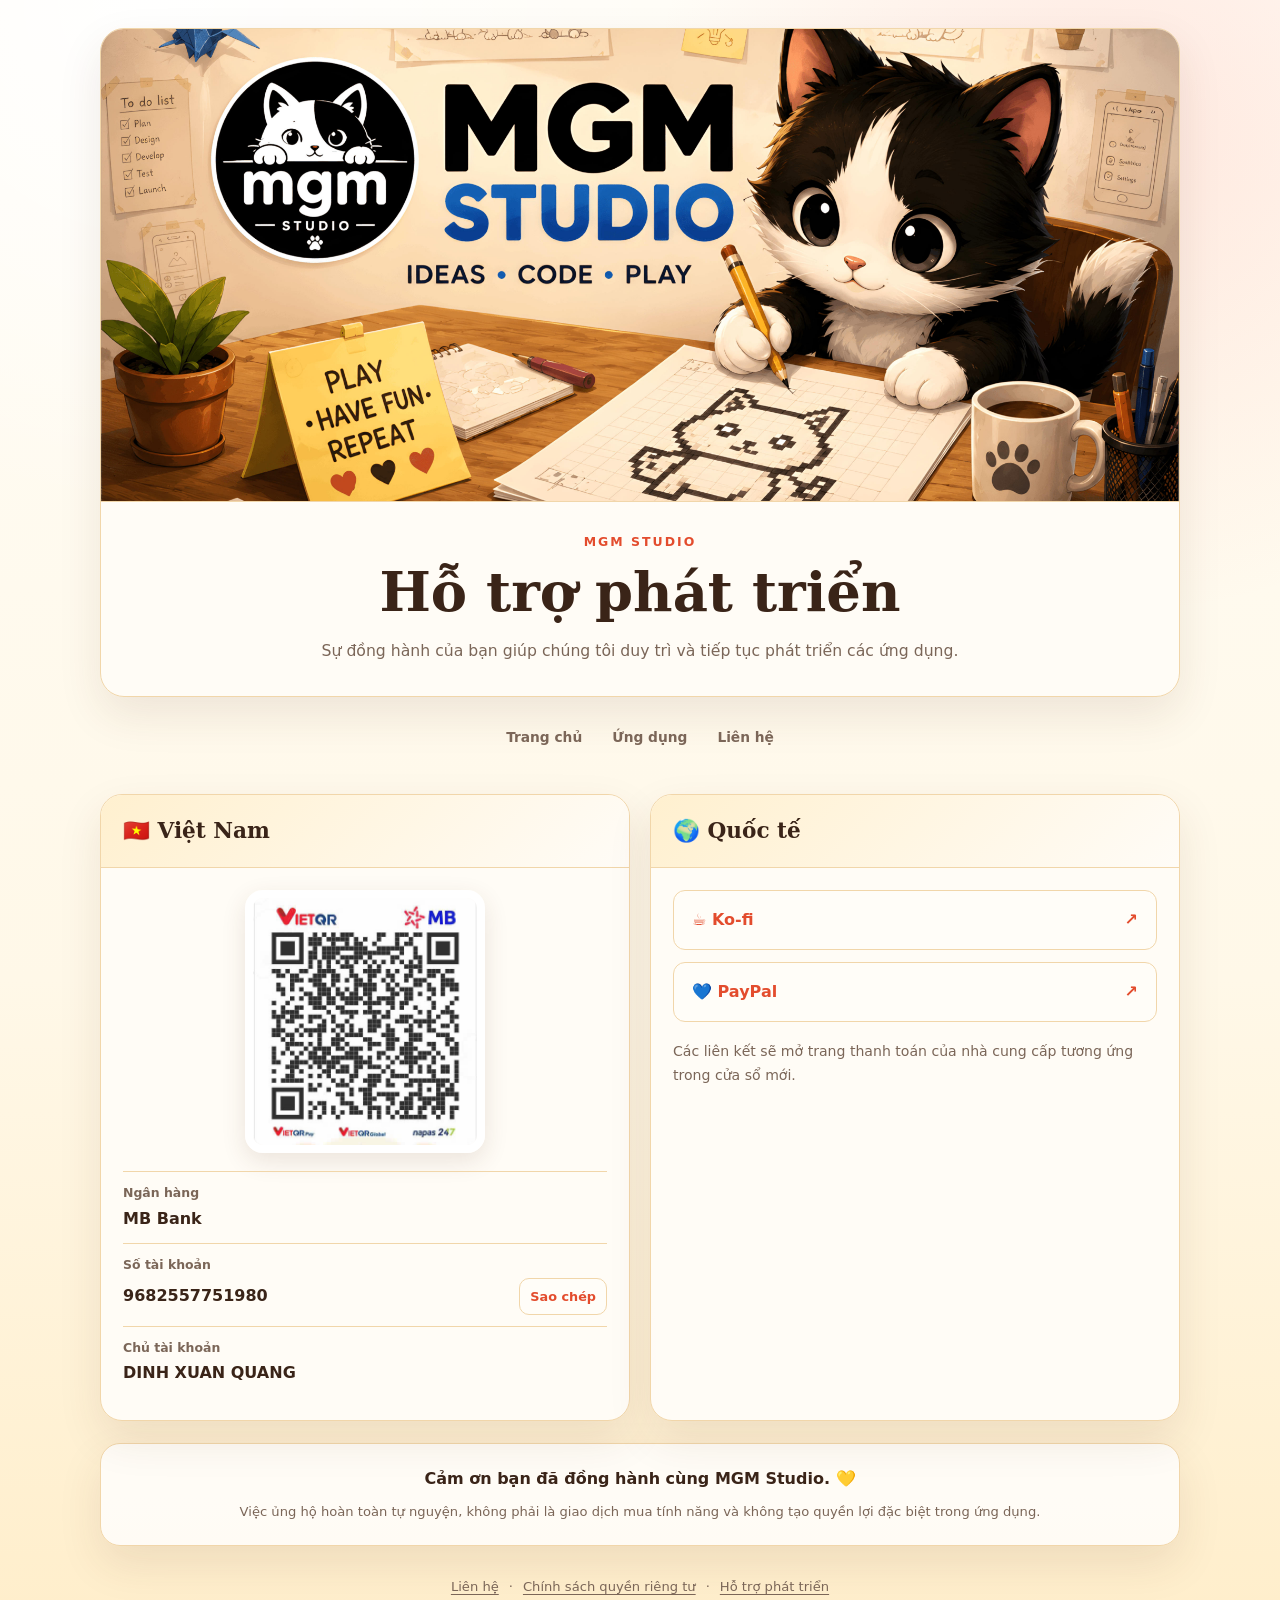
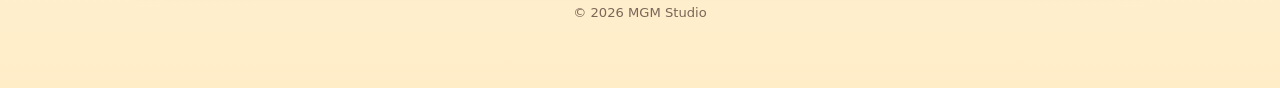
==== donate/index.html @ abb7d371 "Add bilingual privacy policy for VoiceDo application" ====
<!doctype html>
<html lang="vi">
  <head>
    <meta charset="utf-8" />
    <meta name="viewport" content="width=device-width, initial-scale=1" />
    <meta name="description" content="Ủng hộ MGM Studio duy trì và tiếp tục phát triển các ứng dụng." />
    <meta name="color-scheme" content="light" />
    <meta name="theme-color" content="#fff8e8" />
    <title>MGM Studio | Hỗ trợ phát triển</title>
    <link rel="stylesheet" href="../assets/site.css" />
  </head>
  <body>
    <main class="page-shell">
      <header class="hero">
        <figure class="cover">
          <img src="../assets/policy-cover.jpg" alt="MGM Studio — Ideas, Code, Play" width="2048" height="1152" fetchpriority="high" decoding="async" />
        </figure>
        <div class="hero-content">
          <p class="eyebrow">MGM Studio</p>
          <h1>Hỗ trợ phát triển</h1>
          <p class="subtitle">Sự đồng hành của bạn giúp chúng tôi duy trì và tiếp tục phát triển các ứng dụng.</p>
        </div>
      </header>

      <nav class="site-nav" aria-label="Điều hướng chính">
        <ul class="nav-list">
          <li><a href="../">Trang chủ</a></li>
          <li><a href="../#applications">Ứng dụng</a></li>
          <li><a href="mailto:support.mgm.studio@gmail.com">Liên hệ</a></li>
        </ul>
      </nav>

      <div class="donation-grid">
        <section class="donation-card" aria-labelledby="vietnam-title">
          <div class="card-heading"><h2 id="vietnam-title">🇻🇳 Việt Nam</h2></div>
          <div class="card-body">
            <img class="qr" src="../assets/donation_qr.webp" alt="Mã VietQR chuyển khoản MB Bank" width="512" height="512" />
            <dl class="bank-details">
              <div><dt>Ngân hàng</dt><dd>MB Bank</dd></div>
              <div>
                <dt>Số tài khoản</dt>
                <dd class="account-row">
                  <span id="account-number">9682557751980</span>
                  <button class="copy-button" id="copy-account" type="button">Sao chép</button>
                </dd>
              </div>
              <div><dt>Chủ tài khoản</dt><dd>DINH XUAN QUANG</dd></div>
            </dl>
          </div>
        </section>

        <section class="donation-card" aria-labelledby="international-title">
          <div class="card-heading"><h2 id="international-title">🌍 Quốc tế</h2></div>
          <div class="card-body">
            <div class="donation-options">
              <a class="donation-option" href="https://ko-fi.com/mgm_studio" target="_blank" rel="noopener noreferrer"><span>☕ Ko-fi</span></a>
              <a class="donation-option" href="https://paypal.me/MGMStudio217" target="_blank" rel="noopener noreferrer"><span>💙 PayPal</span></a>
            </div>
            <p class="international-note">Các liên kết sẽ mở trang thanh toán của nhà cung cấp tương ứng trong cửa sổ mới.</p>
          </div>
        </section>
      </div>

      <section class="thank-you" aria-label="Lời cảm ơn">
        <p><strong>Cảm ơn bạn đã đồng hành cùng MGM Studio. 💛</strong></p>
        <p class="disclaimer">Việc ủng hộ hoàn toàn tự nguyện, không phải là giao dịch mua tính năng và không tạo quyền lợi đặc biệt trong ứng dụng.</p>
      </section>

      <footer>
        <nav class="footer-links" aria-label="Liên kết hỗ trợ">
          <a href="mailto:support.mgm.studio@gmail.com">Liên hệ</a><span aria-hidden="true">·</span>
          <a href="../privacy/">Chính sách quyền riêng tư</a><span aria-hidden="true">·</span>
          <a href="./">Hỗ trợ phát triển</a>
        </nav>
        <p class="copyright">© 2026 MGM Studio</p>
      </footer>
    </main>

    <script>
      const copyButton = document.querySelector("#copy-account");
      const accountNumber = document.querySelector("#account-number").textContent;
      copyButton.addEventListener("click", async () => {
        try {
          await navigator.clipboard.writeText(accountNumber);
          copyButton.textContent = "Đã sao chép";
        } catch {
          window.prompt("Sao chép số tài khoản:", accountNumber);
        }
      });
    </script>
  </body>
</html>
---- assets/site.css ----
:root {
  color-scheme: light;
  --background: #fff8e8;
  --surface: rgba(255, 252, 247, 0.97);
  --surface-soft: #fff0cf;
  --accent: #e34c2d;
  --accent-dark: #c83e24;
  --accent-soft: #ff806b;
  --text: #3a2418;
  --muted: #7b6658;
  --border: #f1d6aa;
  --shadow: rgba(88, 53, 30, 0.1);
}

* {
  box-sizing: border-box;
}

html {
  scroll-behavior: smooth;
}

body {
  margin: 0;
  min-height: 100vh;
  background:
    radial-gradient(circle at 12% 0%, rgba(255, 255, 255, 0.92), transparent 32rem),
    radial-gradient(circle at 88% 8%, rgba(255, 128, 107, 0.16), transparent 30rem),
    linear-gradient(180deg, #fffdf7 0%, var(--background) 58%, #ffedc8 100%);
  color: var(--text);
  font-family: "Segoe UI", "Noto Sans", "DejaVu Sans", Arial, sans-serif;
  line-height: 1.65;
}

a {
  color: inherit;
}

a:focus-visible,
button:focus-visible {
  outline: 3px solid var(--accent);
  outline-offset: 4px;
}

img {
  max-width: 100%;
}

.page-shell {
  width: min(1080px, calc(100% - 32px));
  margin: 0 auto;
  padding: 28px 0 64px;
}

.hero,
.app-card,
.content-card,
.product-summary,
.donation-card,
.thank-you {
  border: 1px solid var(--border);
  background: var(--surface);
  box-shadow: 0 18px 44px var(--shadow);
}

.hero {
  overflow: hidden;
  border-radius: 24px;
  text-align: center;
}

.cover {
  overflow: hidden;
  margin: 0;
  border-bottom: 1px solid var(--border);
  background: var(--surface-soft);
}

.cover img {
  display: block;
  width: 100%;
  height: auto;
  aspect-ratio: 16 / 7;
  object-fit: cover;
}

.hero-content {
  padding: 30px 24px 32px;
}

.eyebrow {
  margin: 0 0 8px;
  color: var(--accent);
  font-size: 0.78rem;
  font-weight: 800;
  letter-spacing: 0.16em;
  text-transform: uppercase;
}

h1,
h2,
h3 {
  margin: 0;
  color: var(--text);
  font-family: "Noto Serif", "DejaVu Serif", "Times New Roman", serif;
}

h1 {
  font-size: clamp(2rem, 5vw, 3.4rem);
  line-height: 1.18;
}

.subtitle {
  max-width: 720px;
  margin: 14px auto 0;
  color: var(--muted);
  font-size: 0.98rem;
}

.site-nav {
  margin: 14px 0 30px;
}

.nav-list {
  display: flex;
  flex-wrap: wrap;
  align-items: center;
  justify-content: center;
  gap: 4px;
  margin: 0;
  padding: 7px;
  list-style: none;
}

.site-nav a {
  display: block;
  padding: 8px 13px;
  border-radius: 10px;
  color: var(--muted);
  font-size: 0.86rem;
  font-weight: 800;
  text-decoration: none;
}

.site-nav a:hover {
  color: var(--accent);
  background: var(--surface-soft);
}

.site-nav a[aria-current="page"] {
  background: var(--accent);
  color: #fff;
}

.section-heading {
  margin: 0 0 18px;
}

.section-heading h2 {
  font-size: clamp(1.45rem, 3vw, 1.9rem);
}

.section-heading p {
  margin: 5px 0 0;
  color: var(--muted);
}

.app-grid {
  display: grid;
  grid-template-columns: repeat(3, minmax(0, 1fr));
  gap: 20px;
}

.app-card {
  display: flex;
  min-height: 370px;
  overflow: hidden;
  flex-direction: column;
  border-radius: 22px;
  transition:
    transform 160ms ease,
    border-color 160ms ease,
    box-shadow 160ms ease;
}

.app-card:hover {
  transform: translateY(-3px);
  border-color: var(--accent-soft);
  box-shadow: 0 22px 52px rgba(88, 53, 30, 0.14);
}

.app-card__top {
  display: flex;
  align-items: center;
  gap: 14px;
  padding: 22px;
  border-bottom: 1px solid var(--border);
  background: linear-gradient(135deg, var(--surface-soft), rgba(255, 252, 247, 0.72));
}

.app-icon {
  display: block;
  width: 68px;
  height: 68px;
  flex: 0 0 auto;
  border: 1px solid rgba(88, 53, 30, 0.08);
  border-radius: 18px;
  background: #fff;
  object-fit: cover;
  box-shadow: 0 8px 20px rgba(88, 53, 30, 0.12);
}

.app-name {
  margin: 0;
  font-size: 1.2rem;
  font-weight: 850;
  line-height: 1.25;
}

.app-store-name {
  margin: 4px 0 0;
  color: var(--muted);
  font-size: 0.8rem;
  font-weight: 650;
}

.app-card__body {
  display: flex;
  flex: 1;
  flex-direction: column;
  padding: 20px 22px 22px;
}

.app-platforms {
  display: flex;
  flex-wrap: wrap;
  gap: 7px;
  margin: 0 0 14px;
}

.app-platform {
  padding: 4px 9px;
  border: 1px solid var(--border);
  border-radius: 999px;
  background: var(--surface-soft);
  color: var(--muted);
  font-size: 0.72rem;
  font-weight: 750;
}

.app-description {
  margin: 0;
  color: var(--muted);
  font-size: 0.92rem;
}

.app-actions,
.product-actions {
  display: flex;
  flex-wrap: wrap;
  align-items: center;
  gap: 10px;
  margin-top: auto;
  padding-top: 24px;
}

.button {
  display: inline-flex;
  min-height: 42px;
  align-items: center;
  justify-content: center;
  padding: 9px 15px;
  border: 1px solid var(--accent);
  border-radius: 12px;
  background: var(--accent);
  color: #fff;
  font-size: 0.85rem;
  font-weight: 850;
  text-decoration: none;
  box-shadow: 0 8px 18px rgba(227, 76, 45, 0.18);
}

.button:hover {
  border-color: var(--accent-dark);
  background: var(--accent-dark);
}

.button--secondary {
  border-color: var(--border);
  background: #fffdf8;
  color: var(--accent);
  box-shadow: none;
}

.button--secondary:hover {
  border-color: var(--accent-soft);
  background: var(--surface-soft);
}

.product-summary {
  display: grid;
  grid-template-columns: auto minmax(0, 1fr);
  gap: 24px;
  align-items: center;
  margin-bottom: 22px;
  padding: 26px;
  border-radius: 22px;
}

.product-icon {
  width: 132px;
  height: 132px;
  border-radius: 28px;
  object-fit: cover;
  box-shadow: 0 16px 32px rgba(88, 53, 30, 0.16);
}

.product-summary h2 {
  font-size: clamp(1.6rem, 3vw, 2.2rem);
}

.product-summary p {
  margin: 8px 0 0;
  color: var(--muted);
}

.stats {
  display: grid;
  grid-template-columns: repeat(4, minmax(0, 1fr));
  gap: 1px;
  overflow: hidden;
  margin: 0 0 22px;
  border: 1px solid var(--border);
  border-radius: 18px;
  background: var(--border);
}

.stat {
  padding: 16px;
  background: var(--surface);
  text-align: center;
}

.stat strong,
.stat span {
  display: block;
}

.stat strong {
  font-size: 0.95rem;
}

.stat span {
  margin-top: 2px;
  color: var(--muted);
  font-size: 0.75rem;
}

.content-card {
  margin-top: 22px;
  padding: 26px;
  border-radius: 22px;
}

.content-card h2 {
  font-size: 1.55rem;
}

.content-card > p {
  margin: 10px 0 0;
  color: var(--muted);
}

.feature-grid {
  display: grid;
  grid-template-columns: repeat(2, minmax(0, 1fr));
  gap: 12px 24px;
  margin: 18px 0 0;
  padding: 0;
  list-style: none;
}

.feature-grid li {
  position: relative;
  padding-left: 26px;
  color: var(--muted);
}

.feature-grid li::before {
  position: absolute;
  top: 0;
  left: 0;
  color: var(--accent);
  content: "✓";
  font-weight: 900;
}

.gallery {
  display: grid;
  grid-template-columns: repeat(3, minmax(0, 1fr));
  gap: 16px;
  margin-top: 18px;
}

.gallery img {
  display: block;
  width: 100%;
  height: auto;
  border: 1px solid var(--border);
  border-radius: 18px;
  background: var(--surface-soft);
  box-shadow: 0 10px 26px rgba(88, 53, 30, 0.1);
}

.source-note {
  margin-top: 14px !important;
  font-size: 0.78rem;
}

.donation-grid {
  display: grid;
  grid-template-columns: repeat(2, minmax(0, 1fr));
  gap: 20px;
}

.donation-card {
  overflow: hidden;
  border-radius: 22px;
}

.card-heading {
  padding: 18px 22px;
  border-bottom: 1px solid var(--border);
  background: linear-gradient(135deg, var(--surface-soft), rgba(255, 252, 247, 0.72));
}

.card-heading h2 {
  font-size: 1.35rem;
}

.card-body {
  padding: 22px;
}

.qr {
  display: block;
  width: min(100%, 240px);
  height: auto;
  margin: 0 auto 18px;
  border: 8px solid #fff;
  border-radius: 18px;
  box-shadow: 0 8px 24px rgba(88, 53, 30, 0.12);
}

.bank-details {
  margin: 0;
}

.bank-details div {
  padding: 11px 0;
  border-top: 1px solid var(--border);
}

.bank-details dt {
  color: var(--muted);
  font-size: 0.78rem;
  font-weight: 700;
}

.bank-details dd {
  margin: 2px 0 0;
  font-weight: 800;
}

.account-row {
  display: flex;
  align-items: center;
  justify-content: space-between;
  gap: 10px;
}

.copy-button {
  flex: 0 0 auto;
  padding: 7px 10px;
  border: 1px solid var(--border);
  border-radius: 10px;
  background: #fffdf8;
  color: var(--accent);
  font: inherit;
  font-size: 0.8rem;
  font-weight: 800;
  cursor: pointer;
}

.donation-options {
  display: grid;
  gap: 12px;
}

.donation-option {
  display: flex;
  align-items: center;
  justify-content: space-between;
  padding: 16px 18px;
  border: 1px solid var(--border);
  border-radius: 12px;
  background: #fffdf8;
  color: var(--accent);
  font-weight: 800;
  text-decoration: none;
}

.donation-option::after {
  content: "↗";
}

.donation-option:hover,
.copy-button:hover {
  border-color: var(--accent-soft);
  background: var(--surface-soft);
}

.international-note {
  margin: 18px 0 0;
  color: var(--muted);
  font-size: 0.88rem;
}

.thank-you {
  margin-top: 22px;
  padding: 22px;
  border-radius: 20px;
  text-align: center;
}

.thank-you p {
  margin: 0;
}

.disclaimer {
  margin-top: 9px !important;
  color: var(--muted);
  font-size: 0.82rem;
}

.policy-list {
  display: grid;
  gap: 12px;
  margin: 0;
  padding: 0;
  list-style: none;
}

.policy-list a {
  display: flex;
  align-items: center;
  justify-content: space-between;
  padding: 16px 18px;
  border: 1px solid var(--border);
  border-radius: 14px;
  background: #fffdf8;
  color: var(--accent);
  font-weight: 800;
  text-decoration: none;
}

.policy-list a:hover {
  border-color: var(--accent-soft);
  background: var(--surface-soft);
}

footer {
  margin-top: 30px;
  color: var(--muted);
  font-size: 0.82rem;
  text-align: center;
}

.footer-links {
  display: flex;
  flex-wrap: wrap;
  align-items: center;
  justify-content: center;
  gap: 6px 10px;
}

.footer-links a {
  text-decoration-thickness: 1px;
  text-underline-offset: 3px;
}

.footer-links a:hover {
  color: var(--accent);
}

.copyright {
  margin: 5px 0 0;
}

[hidden] {
  display: none !important;
}

@media (max-width: 860px) {
  .app-grid {
    grid-template-columns: repeat(2, minmax(0, 1fr));
  }

  .stats {
    grid-template-columns: repeat(2, minmax(0, 1fr));
  }
}

@media (max-width: 680px) {
  .app-grid,
  .donation-grid,
  .feature-grid {
    grid-template-columns: 1fr;
  }

  .product-summary {
    grid-template-columns: 1fr;
    text-align: center;
  }

  .product-icon {
    margin: 0 auto;
  }

  .product-actions {
    justify-content: center;
  }

  .gallery {
    grid-template-columns: repeat(3, 78%);
    overflow-x: auto;
    padding-bottom: 10px;
    scroll-snap-type: x mandatory;
  }

  .gallery img {
    scroll-snap-align: start;
  }
}

@media (max-width: 520px) {
  .page-shell {
    width: min(100% - 20px, 1080px);
    padding-top: 12px;
  }

  .hero,
  .app-card,
  .content-card,
  .product-summary,
  .donation-card {
    border-radius: 18px;
  }

  .hero-content {
    padding-right: 18px;
    padding-left: 18px;
  }

  .cover img {
    aspect-ratio: 16 / 9;
  }

  .site-nav {
    overflow-x: auto;
  }

  .nav-list {
    width: max-content;
    min-width: 100%;
    flex-wrap: nowrap;
    justify-content: flex-start;
  }

  .stats {
    grid-template-columns: 1fr 1fr;
  }
}

@media (prefers-reduced-motion: reduce) {
  html {
    scroll-behavior: auto;
  }

  .app-card {
    transition: none;
  }
}
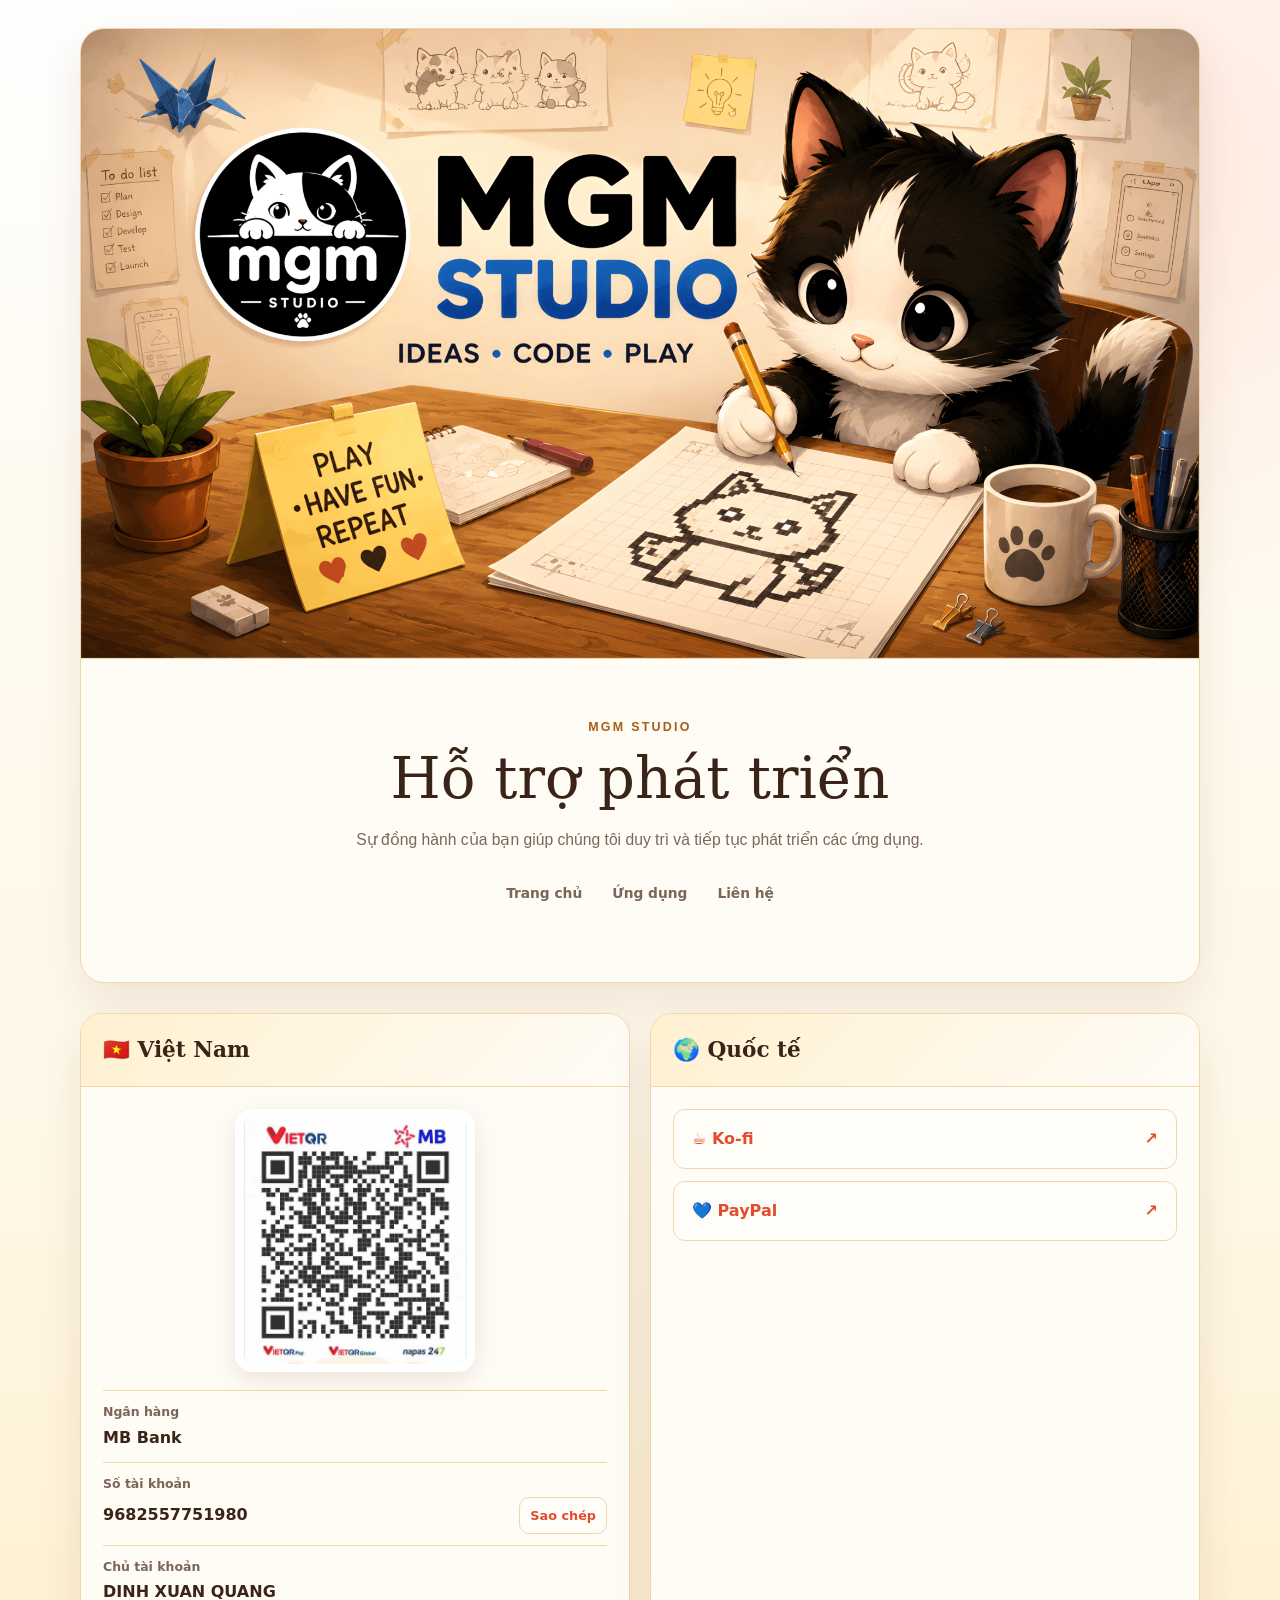
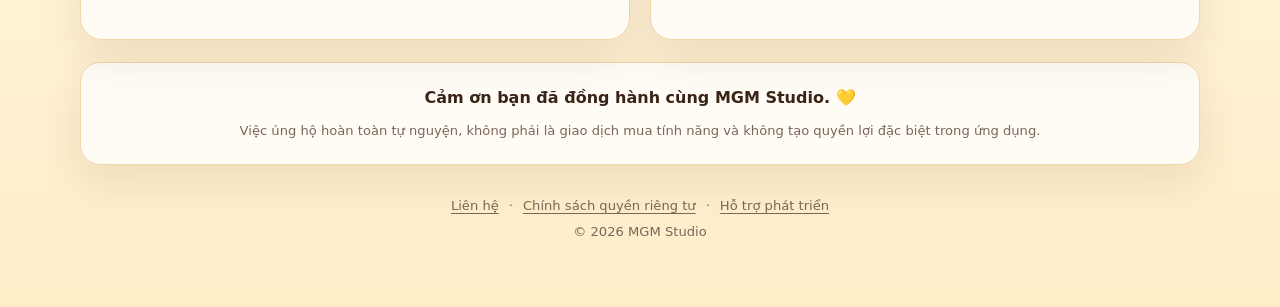
==== commit c2a9c9e0: "Refactor footer links and update styles across multiple applications" ====
--- a/donate/index.html
+++ b/donate/index.html
@@ -19,16 +19,17 @@
           <p class="eyebrow">MGM Studio</p>
           <h1>Hỗ trợ phát triển</h1>
           <p class="subtitle">Sự đồng hành của bạn giúp chúng tôi duy trì và tiếp tục phát triển các ứng dụng.</p>
-        </div>
-      </header>
-
-      <nav class="site-nav" aria-label="Điều hướng chính">
+            <nav class="site-nav" aria-label="Điều hướng chính">
         <ul class="nav-list">
           <li><a href="../">Trang chủ</a></li>
           <li><a href="../#applications">Ứng dụng</a></li>
           <li><a href="mailto:support.mgm.studio@gmail.com">Liên hệ</a></li>
         </ul>
       </nav>
+        </div>
+      </header>
+
+    
 
       <div class="donation-grid">
         <section class="donation-card" aria-labelledby="vietnam-title">
@@ -56,7 +57,6 @@
               <a class="donation-option" href="https://ko-fi.com/mgm_studio" target="_blank" rel="noopener noreferrer"><span>☕ Ko-fi</span></a>
               <a class="donation-option" href="https://paypal.me/MGMStudio217" target="_blank" rel="noopener noreferrer"><span>💙 PayPal</span></a>
             </div>
-            <p class="international-note">Các liên kết sẽ mở trang thanh toán của nhà cung cấp tương ứng trong cửa sổ mới.</p>
           </div>
         </section>
       </div>
--- a/assets/site.css
+++ b/assets/site.css
@@ -4,6 +4,7 @@
   --surface: rgba(255, 252, 247, 0.97);
   --surface-soft: #fff0cf;
   --accent: #e34c2d;
+  --gold: #a75e18;
   --accent-dark: #c83e24;
   --accent-soft: #ff806b;
   --text: #3a2418;
@@ -47,7 +48,7 @@
 }
 
 .page-shell {
-  width: min(1080px, calc(100% - 32px));
+  width: min(1120px, calc(100% - 32px));
   margin: 0 auto;
   padding: 28px 0 64px;
 }
@@ -67,6 +68,7 @@
   overflow: hidden;
   border-radius: 24px;
   text-align: center;
+  margin-bottom: 30px;
 }
 
 .cover {
@@ -80,7 +82,7 @@
   display: block;
   width: 100%;
   height: auto;
-  aspect-ratio: 16 / 7;
+  aspect-ratio: 16 / 9;
   object-fit: cover;
 }
 
@@ -88,14 +90,15 @@
   padding: 30px 24px 32px;
 }
 
-.eyebrow {
-  margin: 0 0 8px;
-  color: var(--accent);
-  font-size: 0.78rem;
-  font-weight: 800;
-  letter-spacing: 0.16em;
-  text-transform: uppercase;
-}
+ .eyebrow {
+        margin: 28px 24px 8px;
+        color: var(--gold);
+        font-family: Arial, Helvetica, sans-serif;
+        font-size: 0.78rem;
+        font-weight: 700;
+        letter-spacing: 0.18em;
+        text-transform: uppercase;
+      }
 
 h1,
 h2,
@@ -110,13 +113,102 @@
   line-height: 1.18;
 }
 
+.policies {
+  display: grid;
+  grid-template-columns: 1fr;
+  gap: 22px;
+  align-items: start;
+}
+
+.policy {
+  overflow: hidden;
+  border: 1px solid var(--border);
+  border-radius: 24px;
+  background: var(--surface);
+  box-shadow: 0 24px 60px var(--shadow);
+}
+
+.hero h1 {
+      margin: 0;
+    padding: 0 24px;
+    color: var(--gold-bright);
+    font-family: "Noto Serif", "DejaVu Serif", "Times New Roman", serif;
+    font-size: clamp(2rem, 5vw, 3.6rem);
+    font-weight: 500;
+    line-height: 1.18;
+}
+
+.policy-header {
+  padding: 26px 28px 22px;
+  border-bottom: 1px solid var(--border);
+  background: linear-gradient(135deg, #f3dec0, rgba(255, 252, 246, 0.6));
+}
+
+.language-label {
+  display: inline-block;
+  margin-bottom: 8px;
+  color: var(--gold);
+  font-family: Arial, Helvetica, sans-serif;
+  font-size: 0.75rem;
+  font-weight: 800;
+  letter-spacing: 0.14em;
+  text-transform: uppercase;
+}
+
+.updated {
+  margin: 9px 0 0;
+  color: var(--muted);
+  font-family: Arial, Helvetica, sans-serif;
+  font-size: 0.82rem;
+}
+
+.policy-body {
+  padding: 8px 28px 28px;
+}
+
+.intro {
+  margin: 18px 0 22px;
+  font-size: 1.02rem;
+}
+
+.policy section {
+  padding: 18px 0;
+  border-top: 1px solid rgba(167, 94, 24, 0.22);
+}
+
 .subtitle {
-  max-width: 720px;
-  margin: 14px auto 0;
-  color: var(--muted);
-  font-size: 0.98rem;
-}
-
+    max-width: 680px;
+    margin: 14px auto 0;
+    padding: 0 24px;
+    color: var(--muted);
+    font-family: Arial, Helvetica, sans-serif;
+    font-size: 0.98rem;
+}
+
+ .language-nav {
+        display: flex;
+        justify-content: center;
+        gap: 10px;
+        margin: 24px 24px 30px;
+      }
+
+      .language-nav a {
+        min-width: 120px;
+        padding: 9px 16px;
+        border: 1px solid var(--border);
+        border-radius: 999px;
+        background: var(--surface-soft);
+        color: var(--gold-bright);
+        font-family: Arial, Helvetica, sans-serif;
+        font-size: 0.88rem;
+        font-weight: 700;
+        text-decoration: none;
+      }
+
+      .language-nav a:hover {
+        border-color: var(--gold);
+        background: #edd0a4;
+      }
 .site-nav {
   margin: 14px 0 30px;
 }
@@ -366,7 +458,7 @@
   font-size: 1.55rem;
 }
 
-.content-card > p {
+.content-card>p {
   margin: 10px 0 0;
   color: var(--muted);
 }
@@ -612,6 +704,7 @@
 }
 
 @media (max-width: 680px) {
+
   .app-grid,
   .donation-grid,
   .feature-grid {
@@ -690,4 +783,4 @@
   .app-card {
     transition: none;
   }
-}
+}
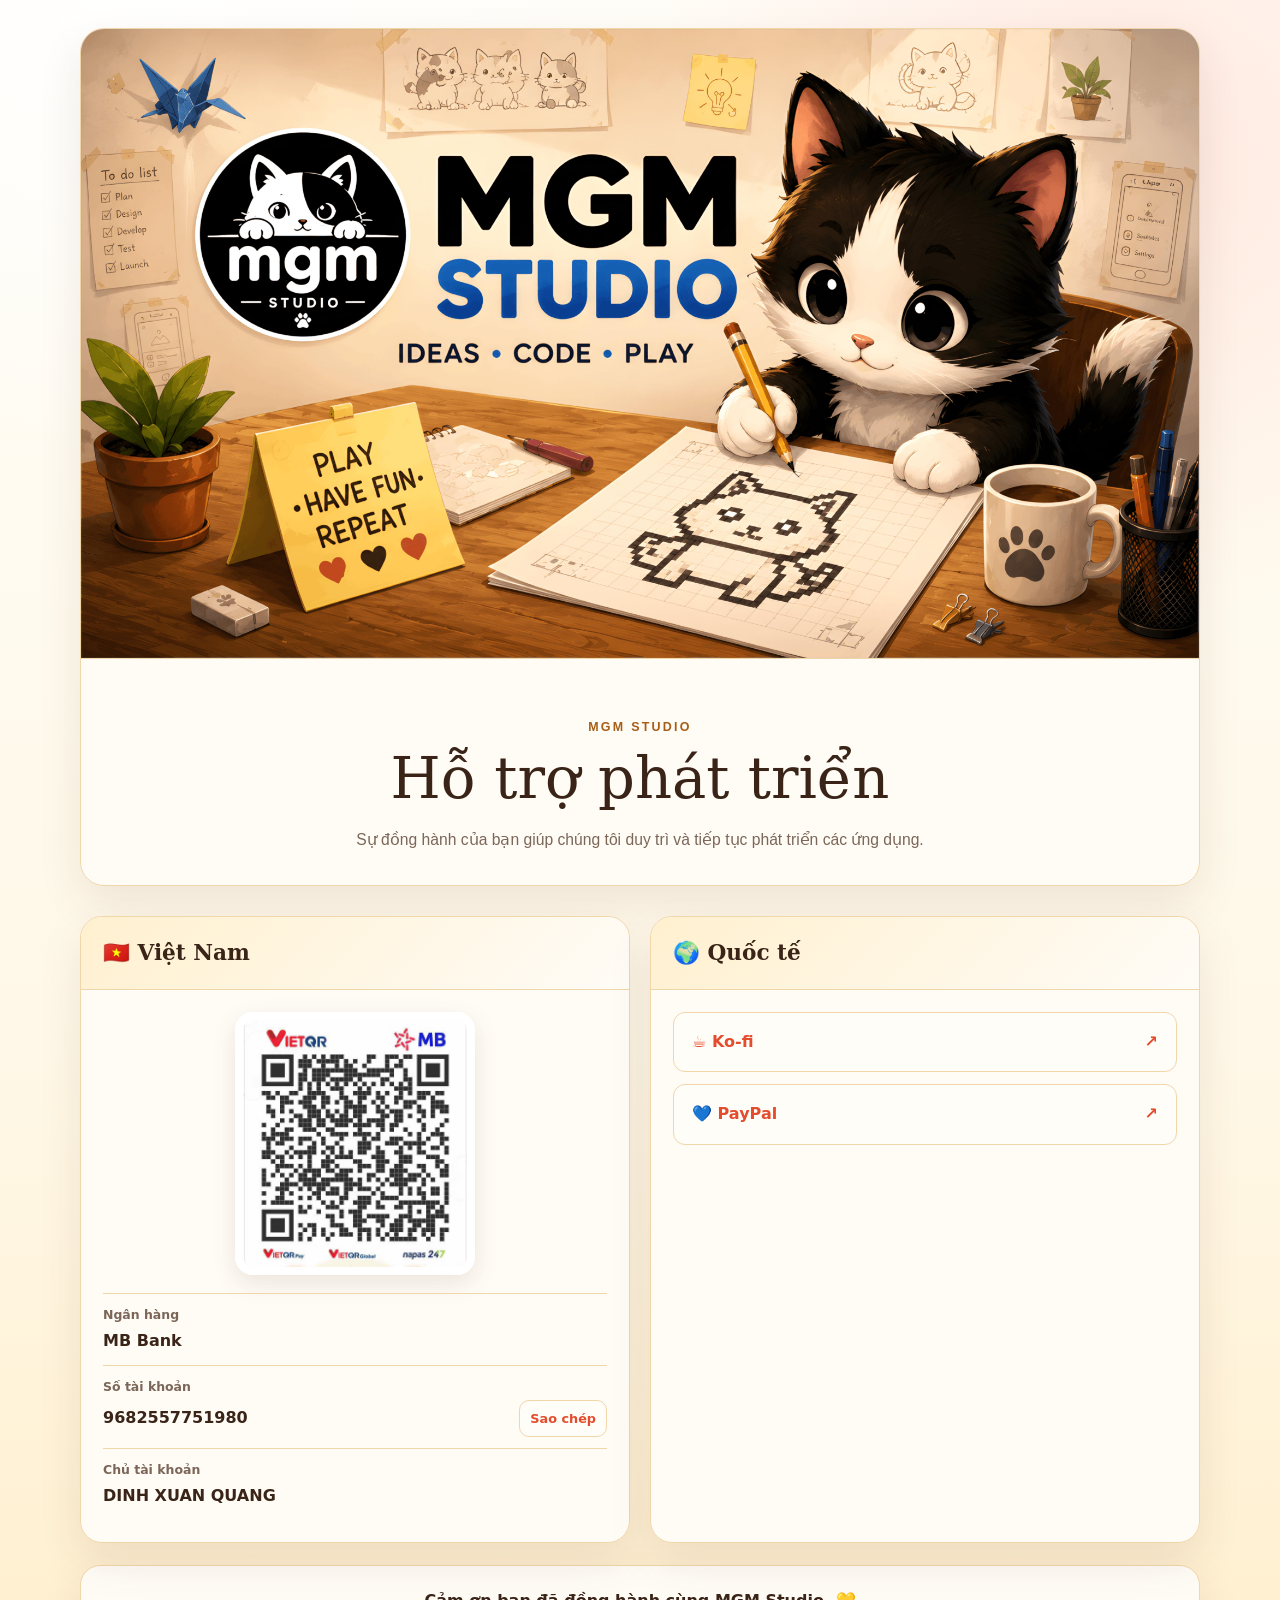
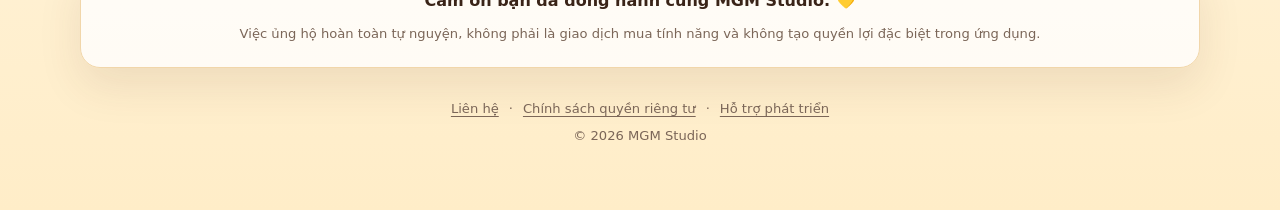
==== commit bee9af75: "Refactor navigation structure and update image links across multiple applications" ====
--- a/donate/index.html
+++ b/donate/index.html
@@ -13,19 +13,16 @@
     <main class="page-shell">
       <header class="hero">
         <figure class="cover">
-          <img src="../assets/policy-cover.jpg" alt="MGM Studio — Ideas, Code, Play" width="2048" height="1152" fetchpriority="high" decoding="async" />
+        <a href="../" aria-label="Trang chủ">
+         <img src="../assets/policy-cover.jpg" alt="MGM Studio — Ideas, Code, Play" width="2048" height="1152"
+           fetchpriority="high" decoding="async" />
+       </a>
         </figure>
         <div class="hero-content">
           <p class="eyebrow">MGM Studio</p>
           <h1>Hỗ trợ phát triển</h1>
           <p class="subtitle">Sự đồng hành của bạn giúp chúng tôi duy trì và tiếp tục phát triển các ứng dụng.</p>
-            <nav class="site-nav" aria-label="Điều hướng chính">
-        <ul class="nav-list">
-          <li><a href="../">Trang chủ</a></li>
-          <li><a href="../#applications">Ứng dụng</a></li>
-          <li><a href="mailto:support.mgm.studio@gmail.com">Liên hệ</a></li>
-        </ul>
-      </nav>
+        
         </div>
       </header>
 
